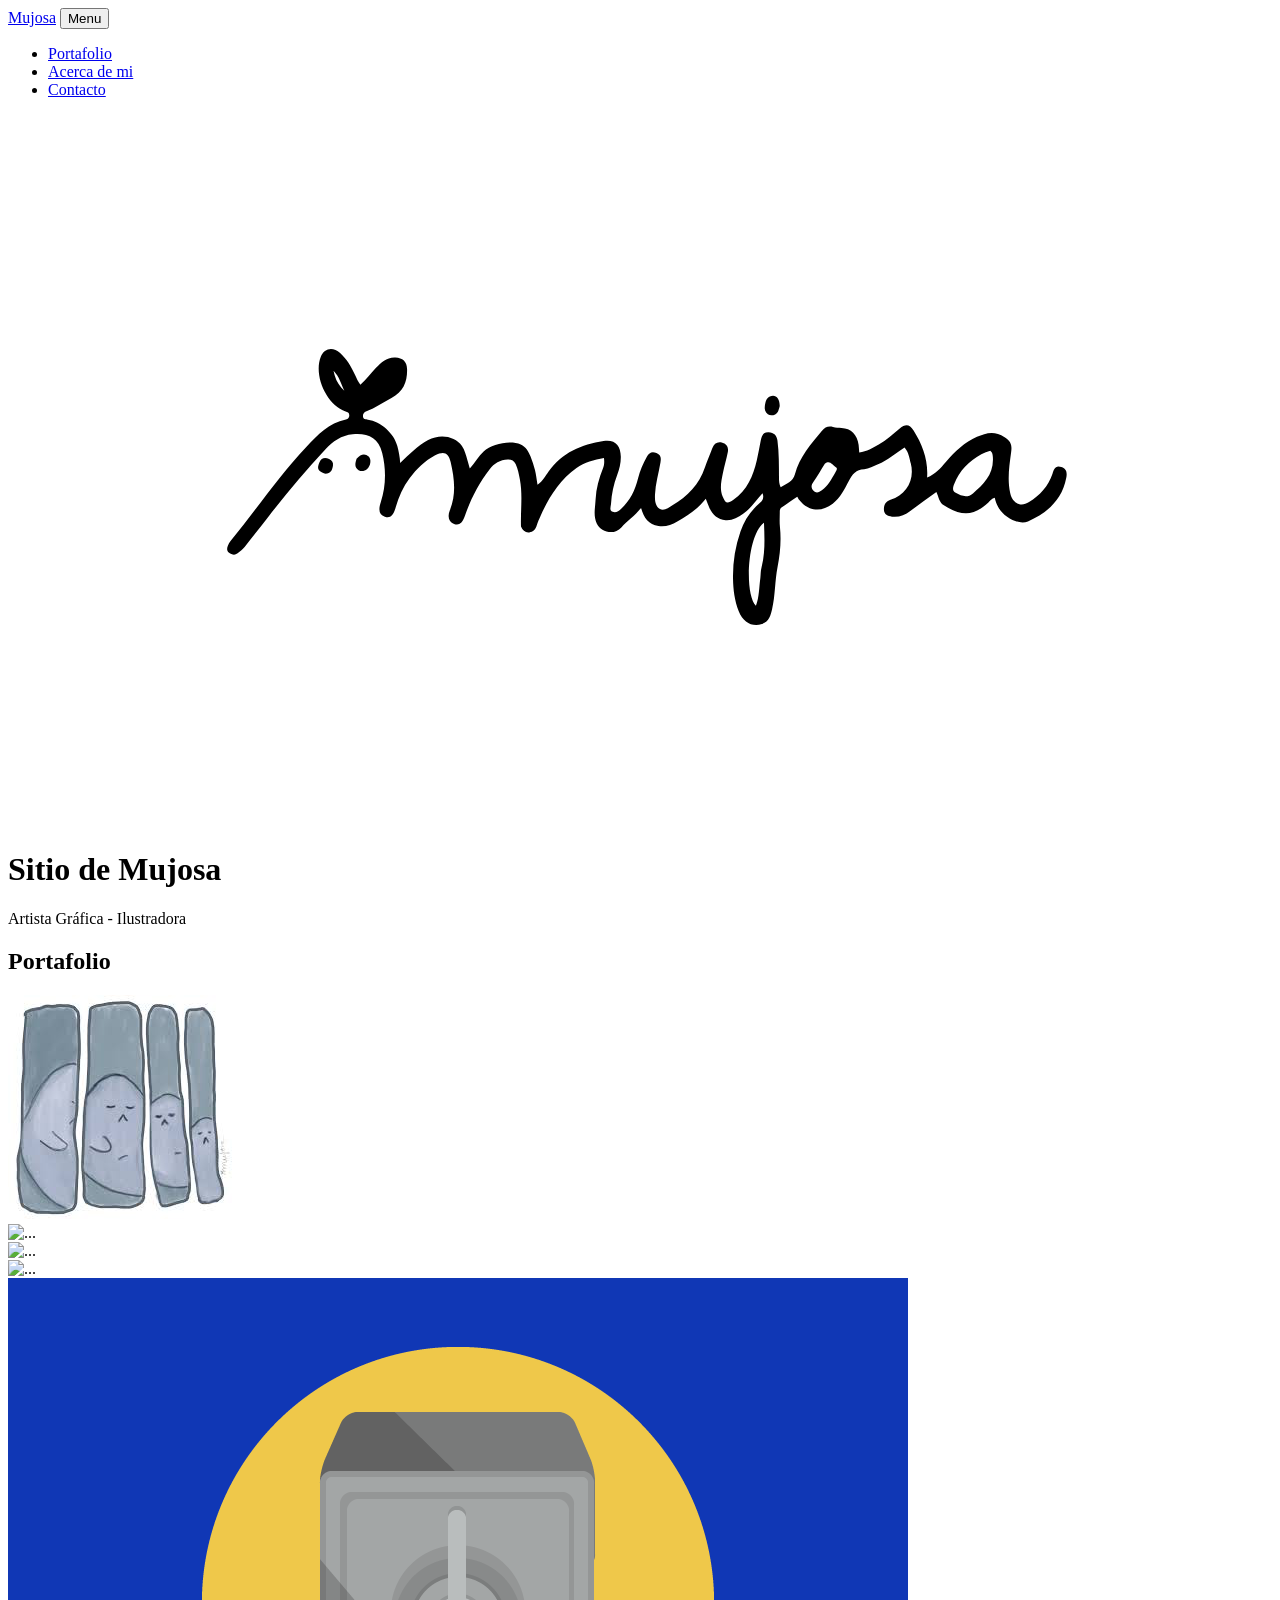
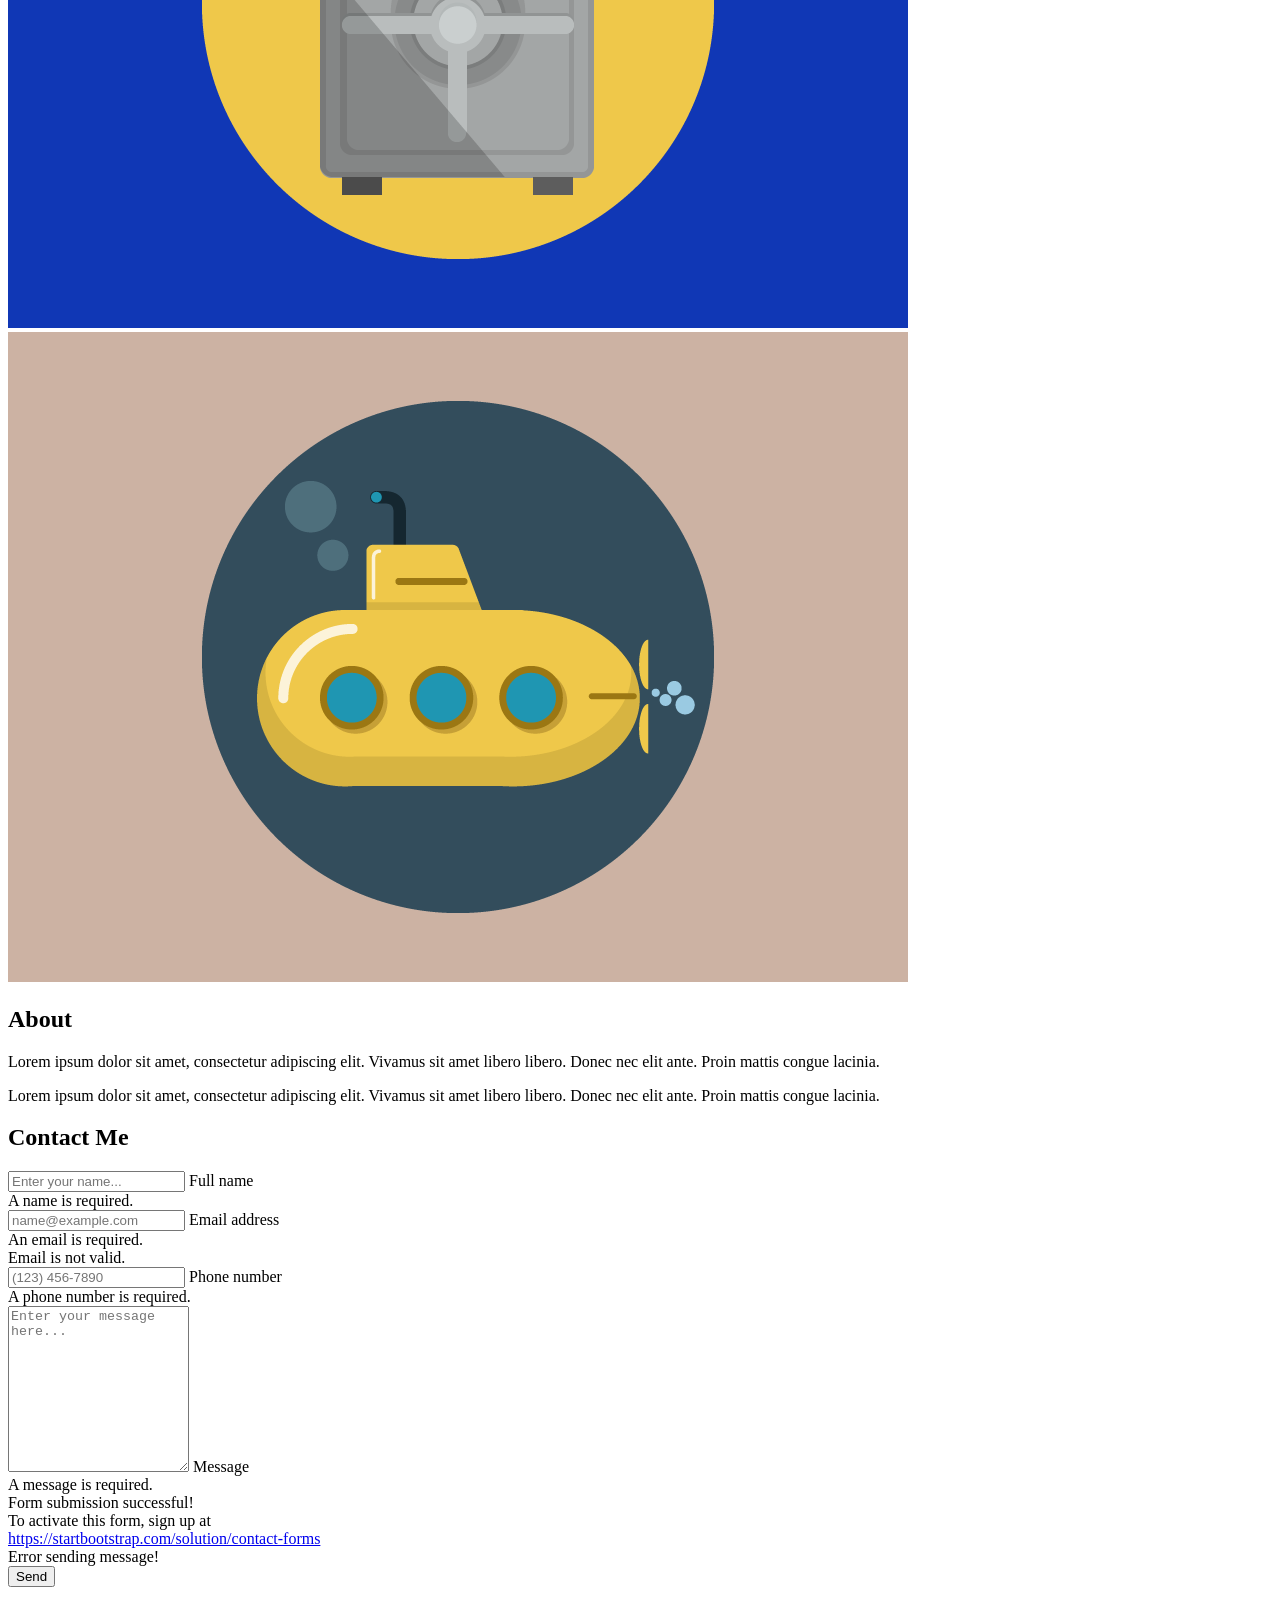
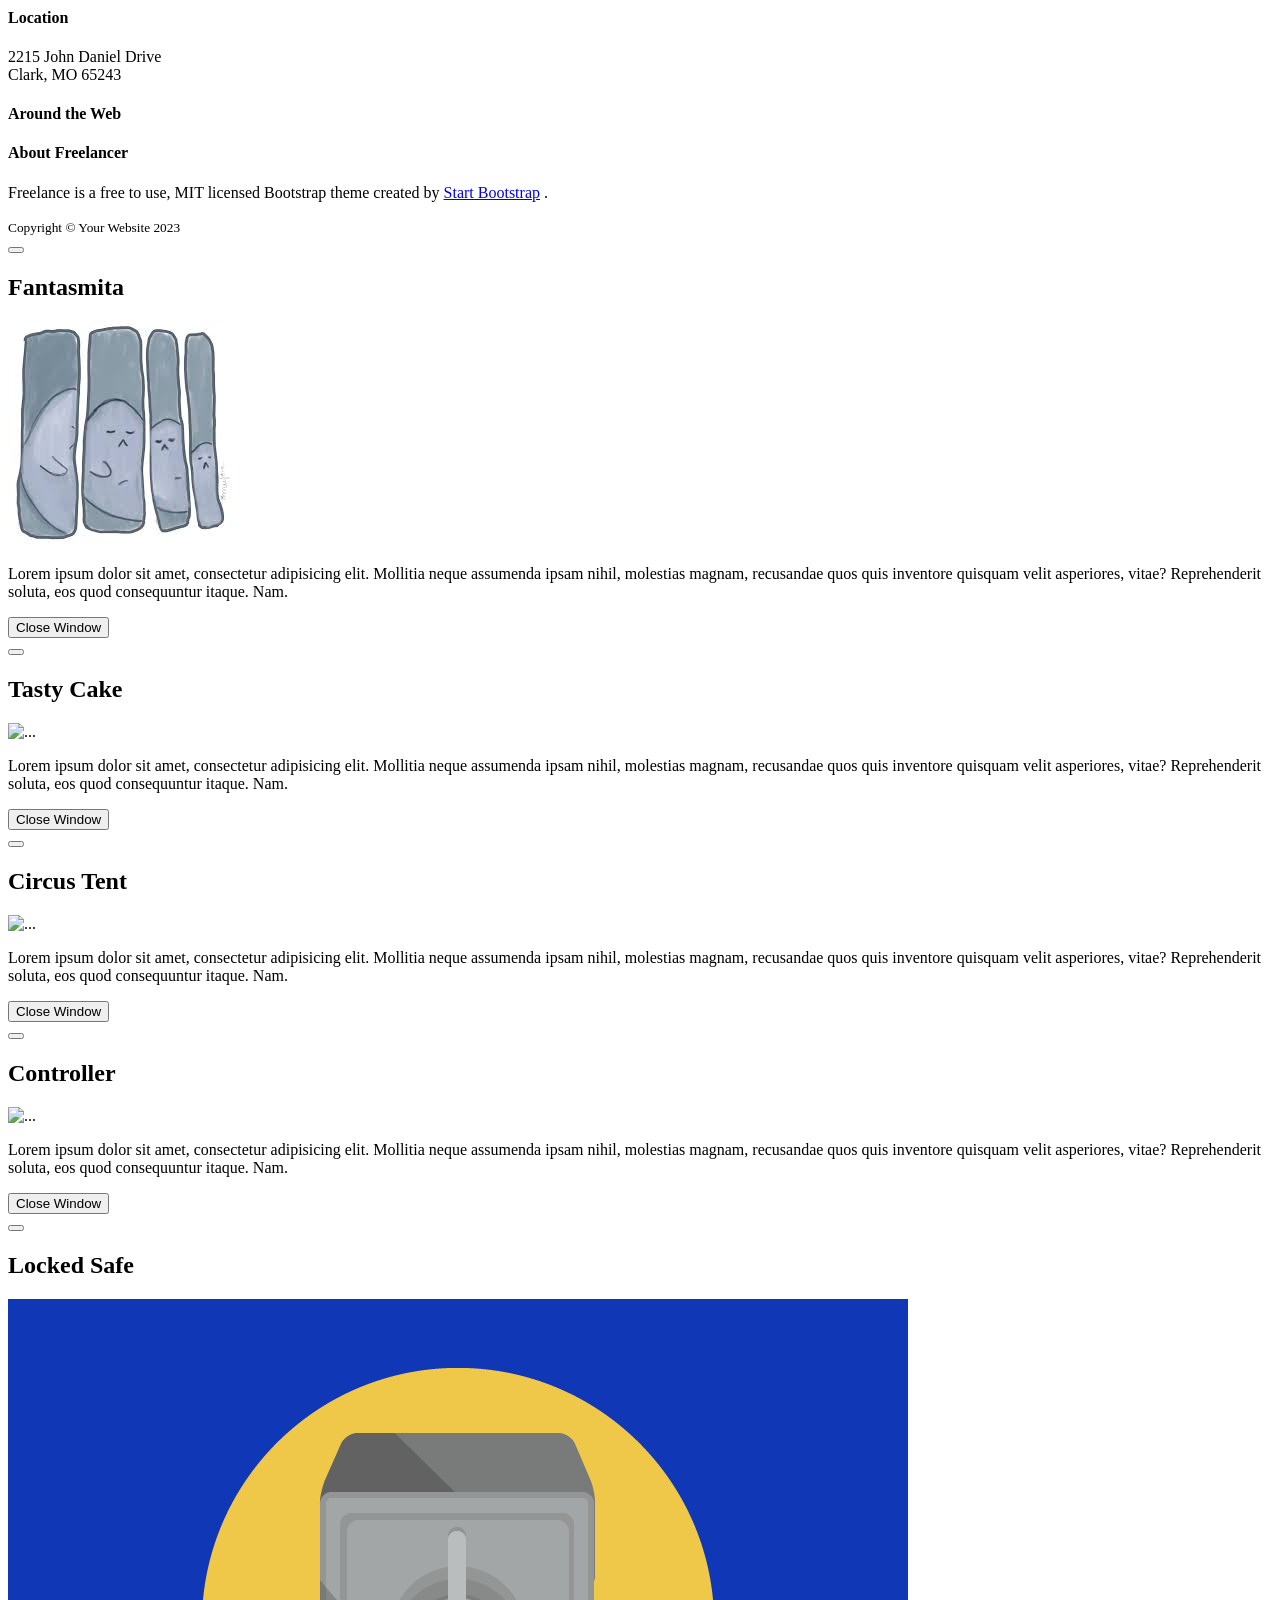
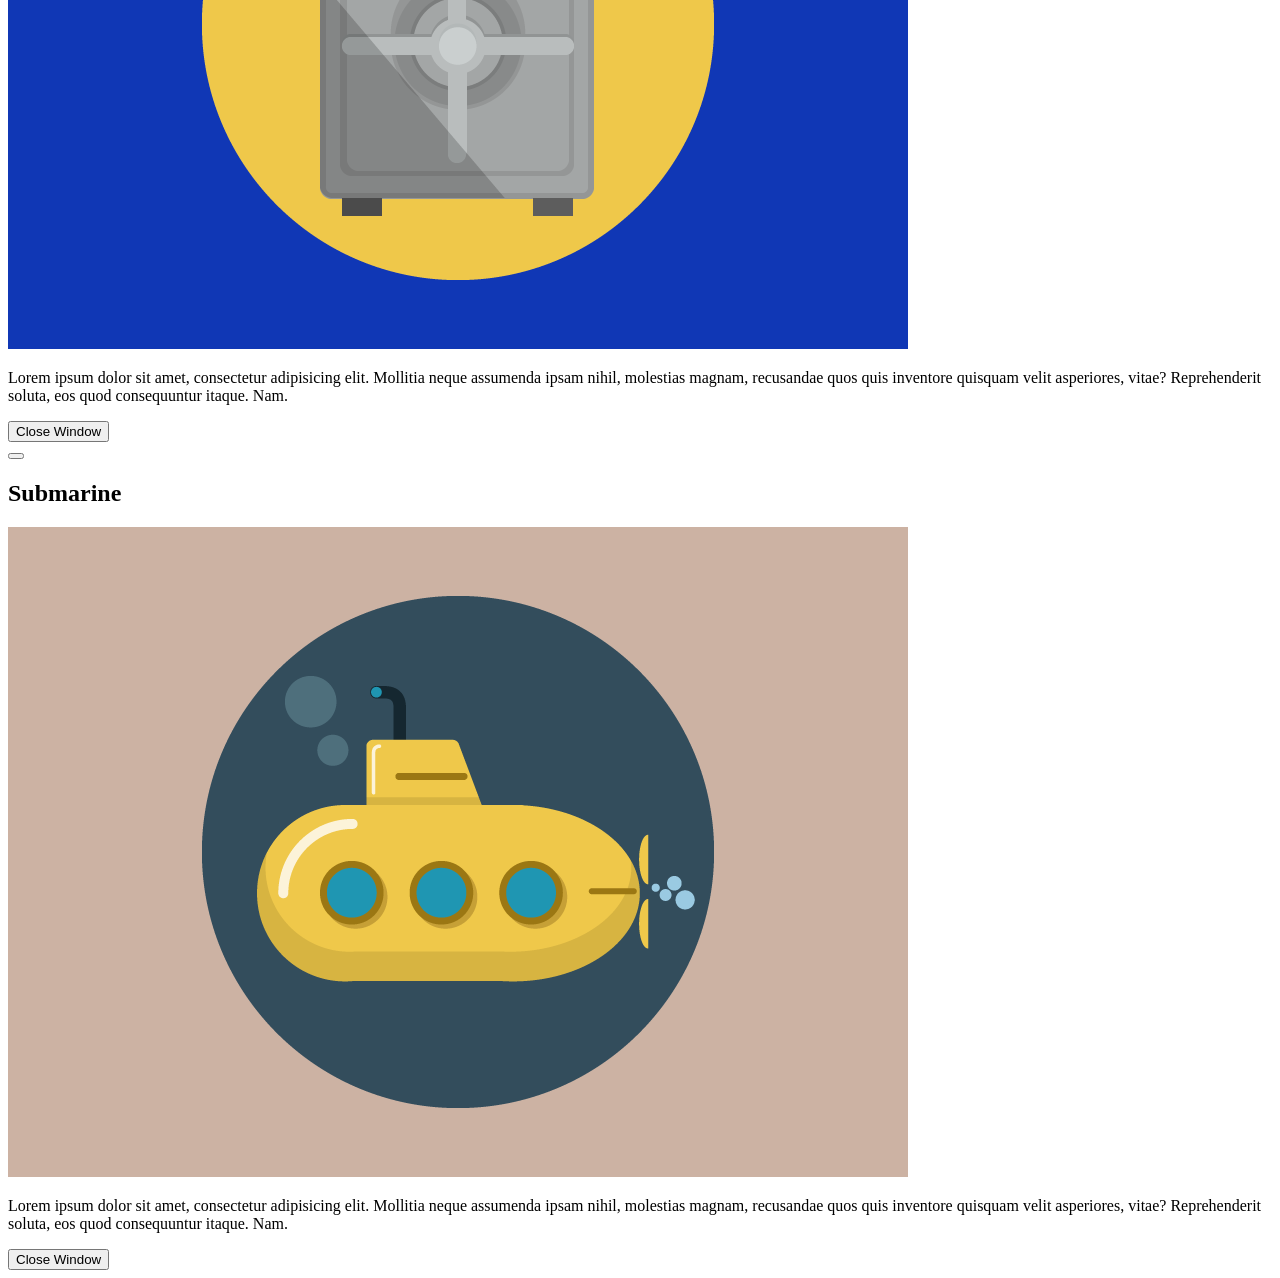
==== index.html @ 4941f488 "first commit" ====
<!DOCTYPE html>
<html lang="en">
    <head>
        <meta charset="utf-8" />
        <meta name="viewport" content="width=device-width, initial-scale=1, shrink-to-fit=no" />
        <meta name="description" content="" />
        <meta name="author" content="" />
        <title>Mujosa</title>
        <!-- Favicon-->
        <link rel="icon" type="image/x-icon" href="assets/favicon.ico" />
        <!-- Font Awesome icons (free version)-->
        <script src="https://use.fontawesome.com/releases/v6.3.0/js/all.js" crossorigin="anonymous"></script>
        <!-- Google fonts-->
        <link href="https://fonts.googleapis.com/css?family=Montserrat:400,700" rel="stylesheet" type="text/css" />
        <link href="https://fonts.googleapis.com/css?family=Lato:400,700,400italic,700italic" rel="stylesheet" type="text/css" />
        <!-- Core theme CSS (includes Bootstrap)-->
        <link href="css/styles.css" rel="stylesheet" />
    </head>
    <body id="page-top">
        <!-- Navigation-->
        <nav class="navbar navbar-expand-lg bg-secondary text-uppercase fixed-top" id="mainNav">
            <div class="container">
                <a class="navbar-brand" href="#page-top">Mujosa</a>
                <button class="navbar-toggler text-uppercase font-weight-bold bg-primary text-white rounded" type="button" data-bs-toggle="collapse" data-bs-target="#navbarResponsive" aria-controls="navbarResponsive" aria-expanded="false" aria-label="Toggle navigation">
                    Menu
                    <i class="fas fa-bars"></i>
                </button>
                <div class="collapse navbar-collapse" id="navbarResponsive">
                    <ul class="navbar-nav ms-auto">
                        <li class="nav-item mx-0 mx-lg-1"><a class="nav-link py-3 px-0 px-lg-3 rounded" href="#portfolio">Portafolio</a></li>
                        <li class="nav-item mx-0 mx-lg-1"><a class="nav-link py-3 px-0 px-lg-3 rounded" href="#about">Acerca de mi</a></li>
                        <li class="nav-item mx-0 mx-lg-1"><a class="nav-link py-3 px-0 px-lg-3 rounded" href="#contact">Contacto</a></li>
                    </ul>
                </div>
            </div>
        </nav>
        <!-- Masthead-->
        <header class="masthead bg-primary text-white text-center">
            <div class="container d-flex align-items-center flex-column">
                <!-- Masthead Avatar Image-->
                <img class="masthead-avatar mb-5" src="assets/img/logo.svg" alt="..." />
                <!-- Masthead Heading-->
                <h1 class="masthead-heading text-uppercase mb-0">Sitio de Mujosa</h1>
                <!-- Icon Divider-->
                <div class="divider-custom divider-light">
                    <div class="divider-custom-line"></div>
                    <div class="divider-custom-icon"><i class="fas fa-star"></i></div>
                    <div class="divider-custom-line"></div>
                </div>
                <!-- Masthead Subheading-->
                <p class="masthead-subheading font-weight-light mb-0">Artista Gráfica - Ilustradora</p>
            </div>
        </header>
        <!-- Portfolio Section-->
        <section class="page-section portfolio" id="portfolio">
            <div class="container">
                <!-- Portfolio Section Heading-->
                <h2 class="page-section-heading text-center text-uppercase text-secondary mb-0">Portafolio</h2>
                <!-- Icon Divider-->
                <div class="divider-custom">
                    <div class="divider-custom-line"></div>
                    <div class="divider-custom-icon"><i class="fas fa-star"></i></div>
                    <div class="divider-custom-line"></div>
                </div>
                <!-- Portfolio Grid Items-->
                <div class="row justify-content-center">
                    <!-- Portfolio Item 1-->
                    <div class="col-md-6 col-lg-4 mb-5">
                        <div class="portfolio-item mx-auto" data-bs-toggle="modal" data-bs-target="#portfolioModal1">
                            <div class="portfolio-item-caption d-flex align-items-center justify-content-center h-100 w-100">
                                <div class="portfolio-item-caption-content text-center text-white"><i class="fas fa-plus fa-3x"></i></div>
                            </div>
                            <img class="img-fluid" src="assets/img/portfolio/image.png" alt="..." />
                        </div>
                    </div>
                    <!-- Portfolio Item 2-->
                    <div class="col-md-6 col-lg-4 mb-5">
                        <div class="portfolio-item mx-auto" data-bs-toggle="modal" data-bs-target="#portfolioModal2">
                            <div class="portfolio-item-caption d-flex align-items-center justify-content-center h-100 w-100">
                                <div class="portfolio-item-caption-content text-center text-white"><i class="fas fa-plus fa-3x"></i></div>
                            </div>
                            <img class="img-fluid" src="assets/img/portfolio/cake.png" alt="..." />
                        </div>
                    </div>
                    <!-- Portfolio Item 3-->
                    <div class="col-md-6 col-lg-4 mb-5">
                        <div class="portfolio-item mx-auto" data-bs-toggle="modal" data-bs-target="#portfolioModal3">
                            <div class="portfolio-item-caption d-flex align-items-center justify-content-center h-100 w-100">
                                <div class="portfolio-item-caption-content text-center text-white"><i class="fas fa-plus fa-3x"></i></div>
                            </div>
                            <img class="img-fluid" src="assets/img/portfolio/circus.png" alt="..." />
                        </div>
                    </div>
                    <!-- Portfolio Item 4-->
                    <div class="col-md-6 col-lg-4 mb-5 mb-lg-0">
                        <div class="portfolio-item mx-auto" data-bs-toggle="modal" data-bs-target="#portfolioModal4">
                            <div class="portfolio-item-caption d-flex align-items-center justify-content-center h-100 w-100">
                                <div class="portfolio-item-caption-content text-center text-white"><i class="fas fa-plus fa-3x"></i></div>
                            </div>
                            <img class="img-fluid" src="assets/img/portfolio/game.png" alt="..." />
                        </div>
                    </div>
                    <!-- Portfolio Item 5-->
                    <div class="col-md-6 col-lg-4 mb-5 mb-md-0">
                        <div class="portfolio-item mx-auto" data-bs-toggle="modal" data-bs-target="#portfolioModal5">
                            <div class="portfolio-item-caption d-flex align-items-center justify-content-center h-100 w-100">
                                <div class="portfolio-item-caption-content text-center text-white"><i class="fas fa-plus fa-3x"></i></div>
                            </div>
                            <img class="img-fluid" src="assets/img/portfolio/safe.png" alt="..." />
                        </div>
                    </div>
                    <!-- Portfolio Item 6-->
                    <div class="col-md-6 col-lg-4">
                        <div class="portfolio-item mx-auto" data-bs-toggle="modal" data-bs-target="#portfolioModal6">
                            <div class="portfolio-item-caption d-flex align-items-center justify-content-center h-100 w-100">
                                <div class="portfolio-item-caption-content text-center text-white"><i class="fas fa-plus fa-3x"></i></div>
                            </div>
                            <img class="img-fluid" src="assets/img/portfolio/submarine.png" alt="..." />
                        </div>
                    </div>
                </div>
            </div>
        </section>
        <!-- About Section-->
        <section class="page-section bg-primary text-white mb-0" id="about">
            <div class="container">
                <!-- About Section Heading-->
                <h2 class="page-section-heading text-center text-uppercase text-white">About</h2>
                <!-- Icon Divider-->
                <div class="divider-custom divider-light">
                    <div class="divider-custom-line"></div>
                    <div class="divider-custom-icon"><i class="fas fa-star"></i></div>
                    <div class="divider-custom-line"></div>
                </div>
                <!-- About Section Content-->
                <div class="row">
                    <div class="col-lg-4 ms-auto"><p class="lead">Lorem ipsum dolor sit amet, consectetur adipiscing elit. Vivamus sit amet libero libero. Donec nec elit ante. Proin mattis congue lacinia. </p></div>
                    <div class="col-lg-4 me-auto"><p class="lead">Lorem ipsum dolor sit amet, consectetur adipiscing elit. Vivamus sit amet libero libero. Donec nec elit ante. Proin mattis congue lacinia. </p></div>
                </div>
                <!-- About Section Button-->
                
            </div>
        </section>
        <!-- Contact Section-->
        <section class="page-section" id="contact">
            <div class="container">
                <!-- Contact Section Heading-->
                <h2 class="page-section-heading text-center text-uppercase text-secondary mb-0">Contact Me</h2>
                <!-- Icon Divider-->
                <div class="divider-custom">
                    <div class="divider-custom-line"></div>
                    <div class="divider-custom-icon"><i class="fas fa-star"></i></div>
                    <div class="divider-custom-line"></div>
                </div>
                <!-- Contact Section Form-->
                <div class="row justify-content-center">
                    <div class="col-lg-8 col-xl-7">
                        <!-- * * * * * * * * * * * * * * *-->
                        <!-- * * SB Forms Contact Form * *-->
                        <!-- * * * * * * * * * * * * * * *-->
                        <!-- This form is pre-integrated with SB Forms.-->
                        <!-- To make this form functional, sign up at-->
                        <!-- https://startbootstrap.com/solution/contact-forms-->
                        <!-- to get an API token!-->
                        <form id="contactForm" data-sb-form-api-token="API_TOKEN">
                            <!-- Name input-->
                            <div class="form-floating mb-3">
                                <input class="form-control" id="name" type="text" placeholder="Enter your name..." data-sb-validations="required" />
                                <label for="name">Full name</label>
                                <div class="invalid-feedback" data-sb-feedback="name:required">A name is required.</div>
                            </div>
                            <!-- Email address input-->
                            <div class="form-floating mb-3">
                                <input class="form-control" id="email" type="email" placeholder="name@example.com" data-sb-validations="required,email" />
                                <label for="email">Email address</label>
                                <div class="invalid-feedback" data-sb-feedback="email:required">An email is required.</div>
                                <div class="invalid-feedback" data-sb-feedback="email:email">Email is not valid.</div>
                            </div>
                            <!-- Phone number input-->
                            <div class="form-floating mb-3">
                                <input class="form-control" id="phone" type="tel" placeholder="(123) 456-7890" data-sb-validations="required" />
                                <label for="phone">Phone number</label>
                                <div class="invalid-feedback" data-sb-feedback="phone:required">A phone number is required.</div>
                            </div>
                            <!-- Message input-->
                            <div class="form-floating mb-3">
                                <textarea class="form-control" id="message" type="text" placeholder="Enter your message here..." style="height: 10rem" data-sb-validations="required"></textarea>
                                <label for="message">Message</label>
                                <div class="invalid-feedback" data-sb-feedback="message:required">A message is required.</div>
                            </div>
                            <!-- Submit success message-->
                            <!---->
                            <!-- This is what your users will see when the form-->
                            <!-- has successfully submitted-->
                            <div class="d-none" id="submitSuccessMessage">
                                <div class="text-center mb-3">
                                    <div class="fw-bolder">Form submission successful!</div>
                                    To activate this form, sign up at
                                    <br />
                                    <a href="https://startbootstrap.com/solution/contact-forms">https://startbootstrap.com/solution/contact-forms</a>
                                </div>
                            </div>
                            <!-- Submit error message-->
                            <!---->
                            <!-- This is what your users will see when there is-->
                            <!-- an error submitting the form-->
                            <div class="d-none" id="submitErrorMessage"><div class="text-center text-danger mb-3">Error sending message!</div></div>
                            <!-- Submit Button-->
                            <button class="btn btn-primary btn-xl disabled" id="submitButton" type="submit">Send</button>
                        </form>
                    </div>
                </div>
            </div>
        </section>
        <!-- Footer-->
        <footer class="footer text-center">
            <div class="container">
                <div class="row">
                    <!-- Footer Location-->
                    <div class="col-lg-4 mb-5 mb-lg-0">
                        <h4 class="text-uppercase mb-4">Location</h4>
                        <p class="lead mb-0">
                            2215 John Daniel Drive
                            <br />
                            Clark, MO 65243
                        </p>
                    </div>
                    <!-- Footer Social Icons-->
                    <div class="col-lg-4 mb-5 mb-lg-0">
                        <h4 class="text-uppercase mb-4">Around the Web</h4>
                        <a class="btn btn-outline-light btn-social mx-1" href="#!"><i class="fab fa-fw fa-facebook-f"></i></a>
                        <a class="btn btn-outline-light btn-social mx-1" href="#!"><i class="fab fa-fw fa-twitter"></i></a>
                        <a class="btn btn-outline-light btn-social mx-1" href="#!"><i class="fab fa-fw fa-linkedin-in"></i></a>
                        <a class="btn btn-outline-light btn-social mx-1" href="#!"><i class="fab fa-fw fa-dribbble"></i></a>
                    </div>
                    <!-- Footer About Text-->
                    <div class="col-lg-4">
                        <h4 class="text-uppercase mb-4">About Freelancer</h4>
                        <p class="lead mb-0">
                            Freelance is a free to use, MIT licensed Bootstrap theme created by
                            <a href="http://startbootstrap.com">Start Bootstrap</a>
                            .
                        </p>
                    </div>
                </div>
            </div>
        </footer>
        <!-- Copyright Section-->
        <div class="copyright py-4 text-center text-white">
            <div class="container"><small>Copyright &copy; Your Website 2023</small></div>
        </div>
        <!-- Portfolio Modals-->
        <!-- Portfolio Modal 1-->
        <div class="portfolio-modal modal fade" id="portfolioModal1" tabindex="-1" aria-labelledby="portfolioModal1" aria-hidden="true">
            <div class="modal-dialog modal-xl">
                <div class="modal-content">
                    <div class="modal-header border-0"><button class="btn-close" type="button" data-bs-dismiss="modal" aria-label="Close"></button></div>
                    <div class="modal-body text-center pb-5">
                        <div class="container">
                            <div class="row justify-content-center">
                                <div class="col-lg-8">
                                    <!-- Portfolio Modal - Title-->
                                    <h2 class="portfolio-modal-title text-secondary text-uppercase mb-0">Fantasmita</h2>
                                    <!-- Icon Divider-->
                                    <div class="divider-custom">
                                        <div class="divider-custom-line"></div>
                                        <div class="divider-custom-icon"><i class="fas fa-star"></i></div>
                                        <div class="divider-custom-line"></div>
                                    </div>
                                    <!-- Portfolio Modal - Image-->
                                    <img class="img-fluid rounded mb-5" src="assets/img/portfolio/image.png" alt="..." />
                                    <!-- Portfolio Modal - Text-->
                                    <p class="mb-4">Lorem ipsum dolor sit amet, consectetur adipisicing elit. Mollitia neque assumenda ipsam nihil, molestias magnam, recusandae quos quis inventore quisquam velit asperiores, vitae? Reprehenderit soluta, eos quod consequuntur itaque. Nam.</p>
                                    <button class="btn btn-primary" data-bs-dismiss="modal">
                                        <i class="fas fa-xmark fa-fw"></i>
                                        Close Window
                                    </button>
                                </div>
                            </div>
                        </div>
                    </div>
                </div>
            </div>
        </div>
        <!-- Portfolio Modal 2-->
        <div class="portfolio-modal modal fade" id="portfolioModal2" tabindex="-1" aria-labelledby="portfolioModal2" aria-hidden="true">
            <div class="modal-dialog modal-xl">
                <div class="modal-content">
                    <div class="modal-header border-0"><button class="btn-close" type="button" data-bs-dismiss="modal" aria-label="Close"></button></div>
                    <div class="modal-body text-center pb-5">
                        <div class="container">
                            <div class="row justify-content-center">
                                <div class="col-lg-8">
                                    <!-- Portfolio Modal - Title-->
                                    <h2 class="portfolio-modal-title text-secondary text-uppercase mb-0">Tasty Cake</h2>
                                    <!-- Icon Divider-->
                                    <div class="divider-custom">
                                        <div class="divider-custom-line"></div>
                                        <div class="divider-custom-icon"><i class="fas fa-star"></i></div>
                                        <div class="divider-custom-line"></div>
                                    </div>
                                    <!-- Portfolio Modal - Image-->
                                    <img class="img-fluid rounded mb-5" src="assets/img/portfolio/cake.png" alt="..." />
                                    <!-- Portfolio Modal - Text-->
                                    <p class="mb-4">Lorem ipsum dolor sit amet, consectetur adipisicing elit. Mollitia neque assumenda ipsam nihil, molestias magnam, recusandae quos quis inventore quisquam velit asperiores, vitae? Reprehenderit soluta, eos quod consequuntur itaque. Nam.</p>
                                    <button class="btn btn-primary" data-bs-dismiss="modal">
                                        <i class="fas fa-xmark fa-fw"></i>
                                        Close Window
                                    </button>
                                </div>
                            </div>
                        </div>
                    </div>
                </div>
            </div>
        </div>
        <!-- Portfolio Modal 3-->
        <div class="portfolio-modal modal fade" id="portfolioModal3" tabindex="-1" aria-labelledby="portfolioModal3" aria-hidden="true">
            <div class="modal-dialog modal-xl">
                <div class="modal-content">
                    <div class="modal-header border-0"><button class="btn-close" type="button" data-bs-dismiss="modal" aria-label="Close"></button></div>
                    <div class="modal-body text-center pb-5">
                        <div class="container">
                            <div class="row justify-content-center">
                                <div class="col-lg-8">
                                    <!-- Portfolio Modal - Title-->
                                    <h2 class="portfolio-modal-title text-secondary text-uppercase mb-0">Circus Tent</h2>
                                    <!-- Icon Divider-->
                                    <div class="divider-custom">
                                        <div class="divider-custom-line"></div>
                                        <div class="divider-custom-icon"><i class="fas fa-star"></i></div>
                                        <div class="divider-custom-line"></div>
                                    </div>
                                    <!-- Portfolio Modal - Image-->
                                    <img class="img-fluid rounded mb-5" src="assets/img/portfolio/circus.png" alt="..." />
                                    <!-- Portfolio Modal - Text-->
                                    <p class="mb-4">Lorem ipsum dolor sit amet, consectetur adipisicing elit. Mollitia neque assumenda ipsam nihil, molestias magnam, recusandae quos quis inventore quisquam velit asperiores, vitae? Reprehenderit soluta, eos quod consequuntur itaque. Nam.</p>
                                    <button class="btn btn-primary" data-bs-dismiss="modal">
                                        <i class="fas fa-xmark fa-fw"></i>
                                        Close Window
                                    </button>
                                </div>
                            </div>
                        </div>
                    </div>
                </div>
            </div>
        </div>
        <!-- Portfolio Modal 4-->
        <div class="portfolio-modal modal fade" id="portfolioModal4" tabindex="-1" aria-labelledby="portfolioModal4" aria-hidden="true">
            <div class="modal-dialog modal-xl">
                <div class="modal-content">
                    <div class="modal-header border-0"><button class="btn-close" type="button" data-bs-dismiss="modal" aria-label="Close"></button></div>
                    <div class="modal-body text-center pb-5">
                        <div class="container">
                            <div class="row justify-content-center">
                                <div class="col-lg-8">
                                    <!-- Portfolio Modal - Title-->
                                    <h2 class="portfolio-modal-title text-secondary text-uppercase mb-0">Controller</h2>
                                    <!-- Icon Divider-->
                                    <div class="divider-custom">
                                        <div class="divider-custom-line"></div>
                                        <div class="divider-custom-icon"><i class="fas fa-star"></i></div>
                                        <div class="divider-custom-line"></div>
                                    </div>
                                    <!-- Portfolio Modal - Image-->
                                    <img class="img-fluid rounded mb-5" src="assets/img/portfolio/game.png" alt="..." />
                                    <!-- Portfolio Modal - Text-->
                                    <p class="mb-4">Lorem ipsum dolor sit amet, consectetur adipisicing elit. Mollitia neque assumenda ipsam nihil, molestias magnam, recusandae quos quis inventore quisquam velit asperiores, vitae? Reprehenderit soluta, eos quod consequuntur itaque. Nam.</p>
                                    <button class="btn btn-primary" data-bs-dismiss="modal">
                                        <i class="fas fa-xmark fa-fw"></i>
                                        Close Window
                                    </button>
                                </div>
                            </div>
                        </div>
                    </div>
                </div>
            </div>
        </div>
        <!-- Portfolio Modal 5-->
        <div class="portfolio-modal modal fade" id="portfolioModal5" tabindex="-1" aria-labelledby="portfolioModal5" aria-hidden="true">
            <div class="modal-dialog modal-xl">
                <div class="modal-content">
                    <div class="modal-header border-0"><button class="btn-close" type="button" data-bs-dismiss="modal" aria-label="Close"></button></div>
                    <div class="modal-body text-center pb-5">
                        <div class="container">
                            <div class="row justify-content-center">
                                <div class="col-lg-8">
                                    <!-- Portfolio Modal - Title-->
                                    <h2 class="portfolio-modal-title text-secondary text-uppercase mb-0">Locked Safe</h2>
                                    <!-- Icon Divider-->
                                    <div class="divider-custom">
                                        <div class="divider-custom-line"></div>
                                        <div class="divider-custom-icon"><i class="fas fa-star"></i></div>
                                        <div class="divider-custom-line"></div>
                                    </div>
                                    <!-- Portfolio Modal - Image-->
                                    <img class="img-fluid rounded mb-5" src="assets/img/portfolio/safe.png" alt="..." />
                                    <!-- Portfolio Modal - Text-->
                                    <p class="mb-4">Lorem ipsum dolor sit amet, consectetur adipisicing elit. Mollitia neque assumenda ipsam nihil, molestias magnam, recusandae quos quis inventore quisquam velit asperiores, vitae? Reprehenderit soluta, eos quod consequuntur itaque. Nam.</p>
                                    <button class="btn btn-primary" data-bs-dismiss="modal">
                                        <i class="fas fa-xmark fa-fw"></i>
                                        Close Window
                                    </button>
                                </div>
                            </div>
                        </div>
                    </div>
                </div>
            </div>
        </div>
        <!-- Portfolio Modal 6-->
        <div class="portfolio-modal modal fade" id="portfolioModal6" tabindex="-1" aria-labelledby="portfolioModal6" aria-hidden="true">
            <div class="modal-dialog modal-xl">
                <div class="modal-content">
                    <div class="modal-header border-0"><button class="btn-close" type="button" data-bs-dismiss="modal" aria-label="Close"></button></div>
                    <div class="modal-body text-center pb-5">
                        <div class="container">
                            <div class="row justify-content-center">
                                <div class="col-lg-8">
                                    <!-- Portfolio Modal - Title-->
                                    <h2 class="portfolio-modal-title text-secondary text-uppercase mb-0">Submarine</h2>
                                    <!-- Icon Divider-->
                                    <div class="divider-custom">
                                        <div class="divider-custom-line"></div>
                                        <div class="divider-custom-icon"><i class="fas fa-star"></i></div>
                                        <div class="divider-custom-line"></div>
                                    </div>
                                    <!-- Portfolio Modal - Image-->
                                    <img class="img-fluid rounded mb-5" src="assets/img/portfolio/submarine.png" alt="..." />
                                    <!-- Portfolio Modal - Text-->
                                    <p class="mb-4">Lorem ipsum dolor sit amet, consectetur adipisicing elit. Mollitia neque assumenda ipsam nihil, molestias magnam, recusandae quos quis inventore quisquam velit asperiores, vitae? Reprehenderit soluta, eos quod consequuntur itaque. Nam.</p>
                                    <button class="btn btn-primary" data-bs-dismiss="modal">
                                        <i class="fas fa-xmark fa-fw"></i>
                                        Close Window
                                    </button>
                                </div>
                            </div>
                        </div>
                    </div>
                </div>
            </div>
        </div>
        <!-- Bootstrap core JS-->
        <script src="https://cdn.jsdelivr.net/npm/bootstrap@5.2.3/dist/js/bootstrap.bundle.min.js"></script>
        <!-- Core theme JS-->
        <script src="js/scripts.js"></script>
        <!-- * * * * * * * * * * * * * * * * * * * * * * * * * * * * * * * * * * * * * * * *-->
        <!-- * *                               SB Forms JS                               * *-->
        <!-- * * Activate your form at https://startbootstrap.com/solution/contact-forms * *-->
        <!-- * * * * * * * * * * * * * * * * * * * * * * * * * * * * * * * * * * * * * * * *-->
        <script src="https://cdn.startbootstrap.com/sb-forms-latest.js"></script>
    </body>
</html>
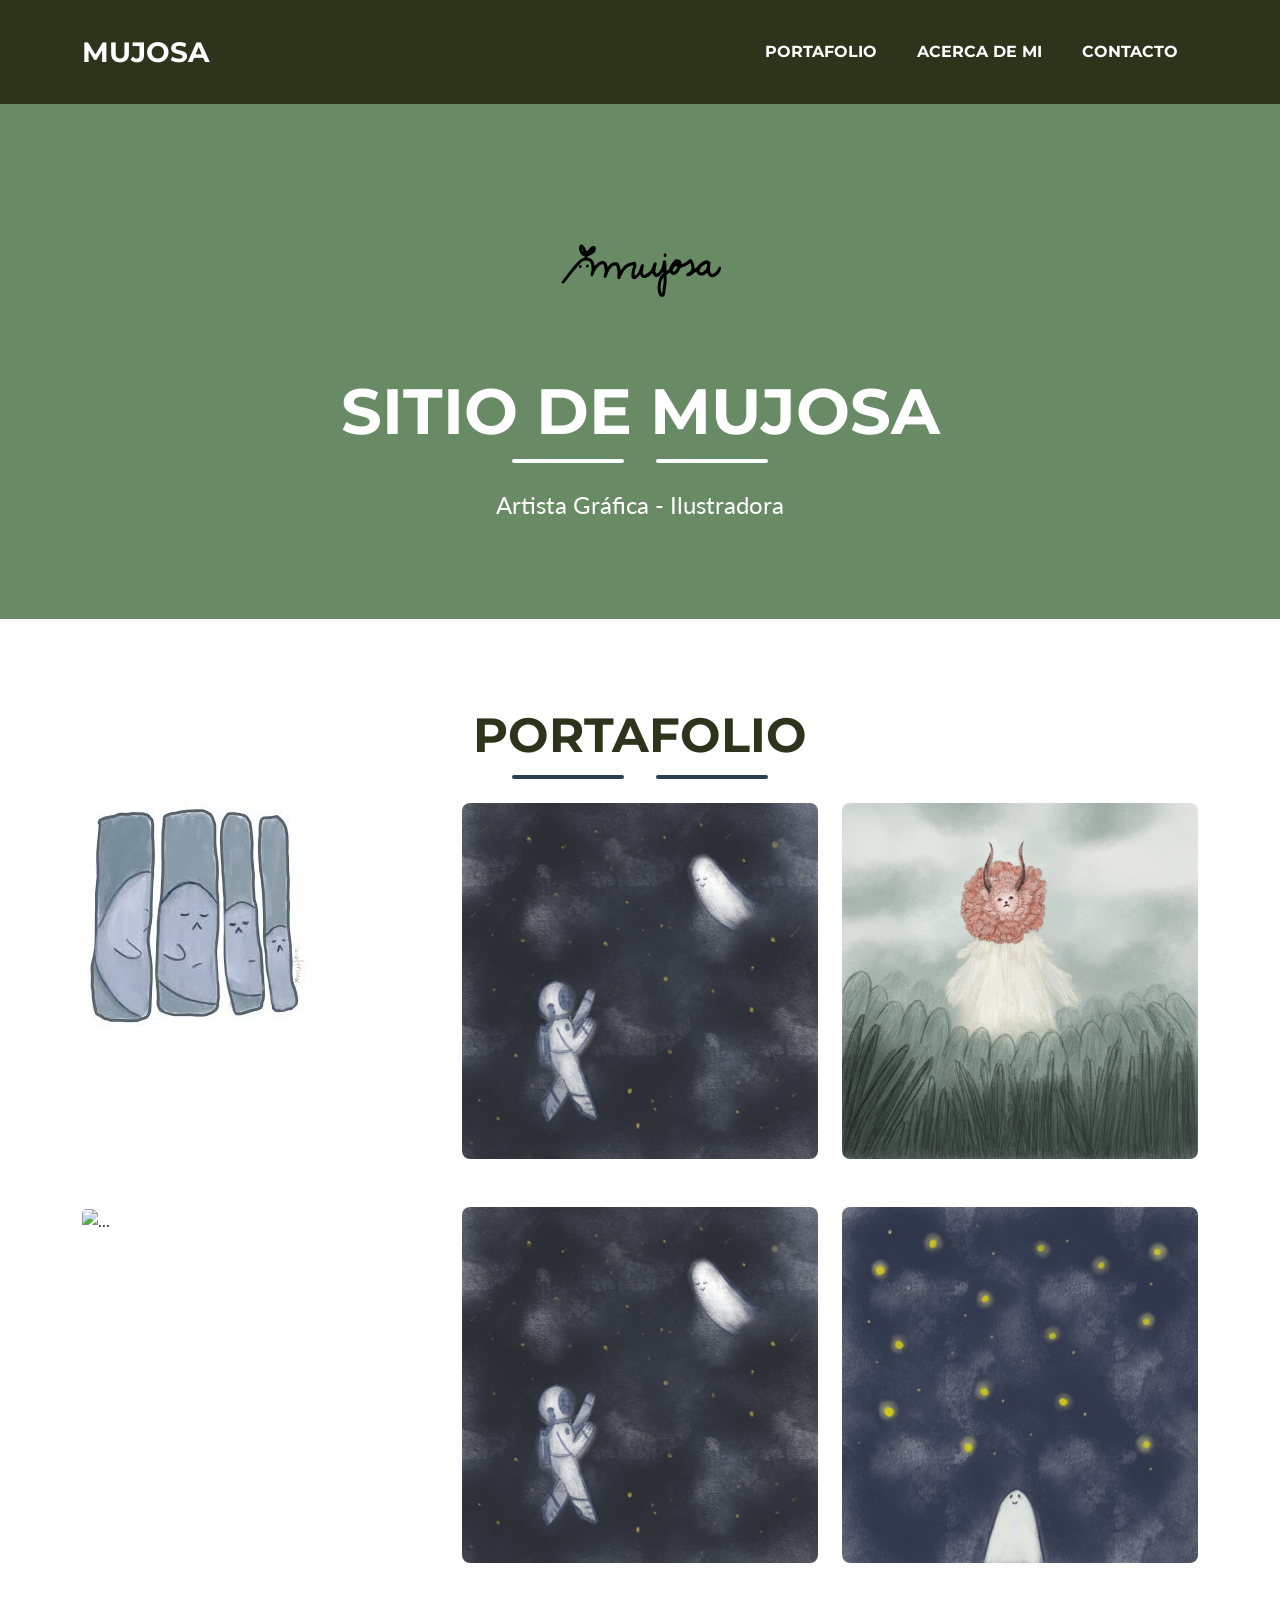
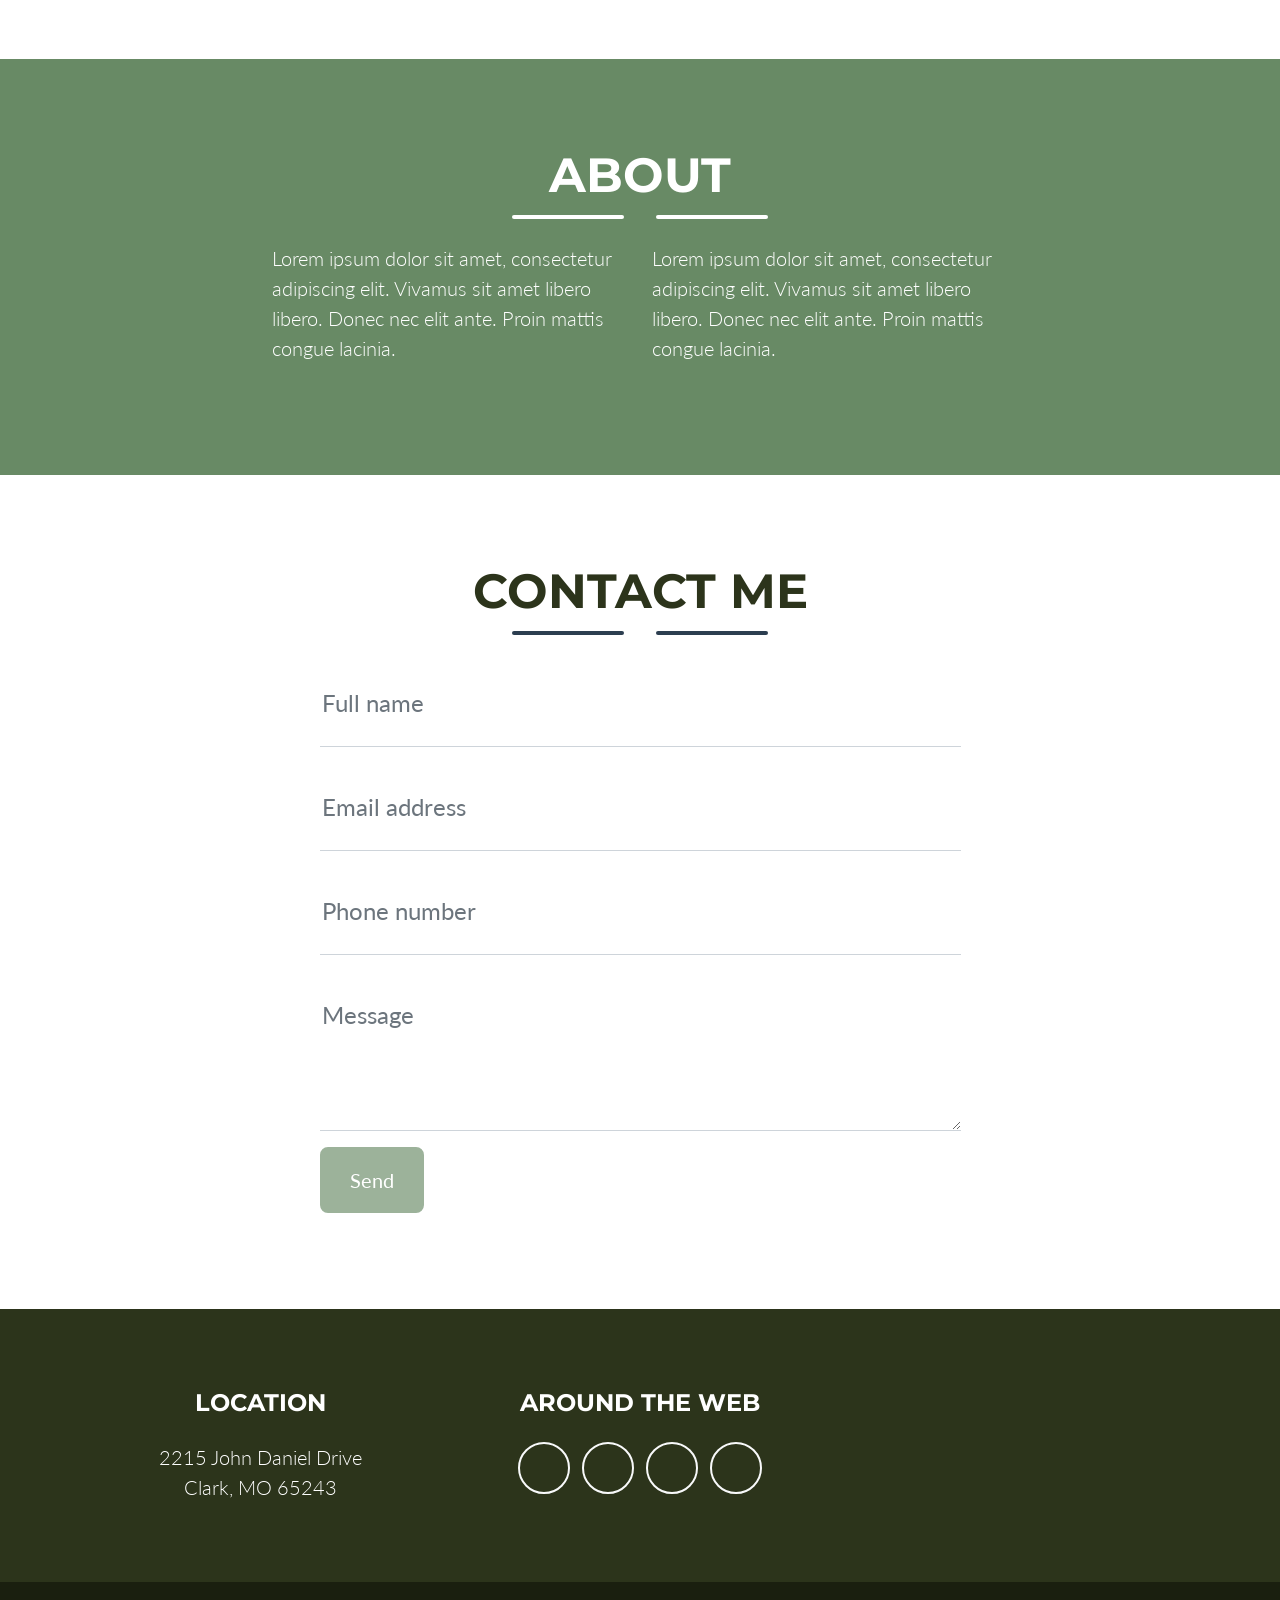
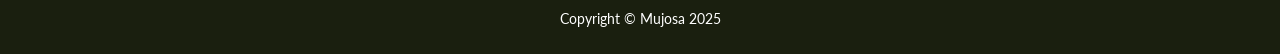
==== commit fe3a9162: "actulizacion imagenes, paleta de colores" ====
--- a/index.html
+++ b/index.html
@@ -79,7 +79,7 @@
                             <div class="portfolio-item-caption d-flex align-items-center justify-content-center h-100 w-100">
                                 <div class="portfolio-item-caption-content text-center text-white"><i class="fas fa-plus fa-3x"></i></div>
                             </div>
-                            <img class="img-fluid" src="assets/img/portfolio/cake.png" alt="..." />
+                            <img class="img-fluid" src="assets/img/portfolio/img1.png" alt="..." />
                         </div>
                     </div>
                     <!-- Portfolio Item 3-->
@@ -88,7 +88,7 @@
                             <div class="portfolio-item-caption d-flex align-items-center justify-content-center h-100 w-100">
                                 <div class="portfolio-item-caption-content text-center text-white"><i class="fas fa-plus fa-3x"></i></div>
                             </div>
-                            <img class="img-fluid" src="assets/img/portfolio/circus.png" alt="..." />
+                            <img class="img-fluid" src="assets/img/portfolio/img2.png" alt="..." />
                         </div>
                     </div>
                     <!-- Portfolio Item 4-->
@@ -97,7 +97,7 @@
                             <div class="portfolio-item-caption d-flex align-items-center justify-content-center h-100 w-100">
                                 <div class="portfolio-item-caption-content text-center text-white"><i class="fas fa-plus fa-3x"></i></div>
                             </div>
-                            <img class="img-fluid" src="assets/img/portfolio/game.png" alt="..." />
+                            <img class="img-fluid" src="assets/img/portfolio/img3.png" alt="..." />
                         </div>
                     </div>
                     <!-- Portfolio Item 5-->
@@ -106,7 +106,7 @@
                             <div class="portfolio-item-caption d-flex align-items-center justify-content-center h-100 w-100">
                                 <div class="portfolio-item-caption-content text-center text-white"><i class="fas fa-plus fa-3x"></i></div>
                             </div>
-                            <img class="img-fluid" src="assets/img/portfolio/safe.png" alt="..." />
+                            <img class="img-fluid" src="assets/img/portfolio/img4.jpg" alt="..." />
                         </div>
                     </div>
                     <!-- Portfolio Item 6-->
@@ -115,7 +115,7 @@
                             <div class="portfolio-item-caption d-flex align-items-center justify-content-center h-100 w-100">
                                 <div class="portfolio-item-caption-content text-center text-white"><i class="fas fa-plus fa-3x"></i></div>
                             </div>
-                            <img class="img-fluid" src="assets/img/portfolio/submarine.png" alt="..." />
+                            <img class="img-fluid" src="assets/img/portfolio/img5.jpg" alt="..." />
                         </div>
                     </div>
                 </div>
@@ -233,21 +233,13 @@
                         <a class="btn btn-outline-light btn-social mx-1" href="#!"><i class="fab fa-fw fa-linkedin-in"></i></a>
                         <a class="btn btn-outline-light btn-social mx-1" href="#!"><i class="fab fa-fw fa-dribbble"></i></a>
                     </div>
-                    <!-- Footer About Text-->
-                    <div class="col-lg-4">
-                        <h4 class="text-uppercase mb-4">About Freelancer</h4>
-                        <p class="lead mb-0">
-                            Freelance is a free to use, MIT licensed Bootstrap theme created by
-                            <a href="http://startbootstrap.com">Start Bootstrap</a>
-                            .
-                        </p>
-                    </div>
+                    
                 </div>
             </div>
         </footer>
         <!-- Copyright Section-->
         <div class="copyright py-4 text-center text-white">
-            <div class="container"><small>Copyright &copy; Your Website 2023</small></div>
+            <div class="container"><small>Copyright &copy; Mujosa 2025</small></div>
         </div>
         <!-- Portfolio Modals-->
         <!-- Portfolio Modal 1-->
@@ -300,7 +292,7 @@
                                         <div class="divider-custom-line"></div>
                                     </div>
                                     <!-- Portfolio Modal - Image-->
-                                    <img class="img-fluid rounded mb-5" src="assets/img/portfolio/cake.png" alt="..." />
+                                    <img class="img-fluid rounded mb-5" src="assets/img/portfolio/img1.png" alt="..." />
                                     <!-- Portfolio Modal - Text-->
                                     <p class="mb-4">Lorem ipsum dolor sit amet, consectetur adipisicing elit. Mollitia neque assumenda ipsam nihil, molestias magnam, recusandae quos quis inventore quisquam velit asperiores, vitae? Reprehenderit soluta, eos quod consequuntur itaque. Nam.</p>
                                     <button class="btn btn-primary" data-bs-dismiss="modal">
@@ -332,7 +324,7 @@
                                         <div class="divider-custom-line"></div>
                                     </div>
                                     <!-- Portfolio Modal - Image-->
-                                    <img class="img-fluid rounded mb-5" src="assets/img/portfolio/circus.png" alt="..." />
+                                    <img class="img-fluid rounded mb-5" src="assets/img/portfolio/img2.png" alt="..." />
                                     <!-- Portfolio Modal - Text-->
                                     <p class="mb-4">Lorem ipsum dolor sit amet, consectetur adipisicing elit. Mollitia neque assumenda ipsam nihil, molestias magnam, recusandae quos quis inventore quisquam velit asperiores, vitae? Reprehenderit soluta, eos quod consequuntur itaque. Nam.</p>
                                     <button class="btn btn-primary" data-bs-dismiss="modal">
@@ -364,7 +356,7 @@
                                         <div class="divider-custom-line"></div>
                                     </div>
                                     <!-- Portfolio Modal - Image-->
-                                    <img class="img-fluid rounded mb-5" src="assets/img/portfolio/game.png" alt="..." />
+                                    <img class="img-fluid rounded mb-5" src="assets/img/portfolio/img3.png" alt="..." />
                                     <!-- Portfolio Modal - Text-->
                                     <p class="mb-4">Lorem ipsum dolor sit amet, consectetur adipisicing elit. Mollitia neque assumenda ipsam nihil, molestias magnam, recusandae quos quis inventore quisquam velit asperiores, vitae? Reprehenderit soluta, eos quod consequuntur itaque. Nam.</p>
                                     <button class="btn btn-primary" data-bs-dismiss="modal">
@@ -396,7 +388,7 @@
                                         <div class="divider-custom-line"></div>
                                     </div>
                                     <!-- Portfolio Modal - Image-->
-                                    <img class="img-fluid rounded mb-5" src="assets/img/portfolio/safe.png" alt="..." />
+                                    <img class="img-fluid rounded mb-5" src="assets/img/portfolio/img4.jpg" alt="..." />
                                     <!-- Portfolio Modal - Text-->
                                     <p class="mb-4">Lorem ipsum dolor sit amet, consectetur adipisicing elit. Mollitia neque assumenda ipsam nihil, molestias magnam, recusandae quos quis inventore quisquam velit asperiores, vitae? Reprehenderit soluta, eos quod consequuntur itaque. Nam.</p>
                                     <button class="btn btn-primary" data-bs-dismiss="modal">
@@ -428,7 +420,7 @@
                                         <div class="divider-custom-line"></div>
                                     </div>
                                     <!-- Portfolio Modal - Image-->
-                                    <img class="img-fluid rounded mb-5" src="assets/img/portfolio/submarine.png" alt="..." />
+                                    <img class="img-fluid rounded mb-5" src="assets/img/portfolio/img5.jpg" alt="..." />
                                     <!-- Portfolio Modal - Text-->
                                     <p class="mb-4">Lorem ipsum dolor sit amet, consectetur adipisicing elit. Mollitia neque assumenda ipsam nihil, molestias magnam, recusandae quos quis inventore quisquam velit asperiores, vitae? Reprehenderit soluta, eos quod consequuntur itaque. Nam.</p>
                                     <button class="btn btn-primary" data-bs-dismiss="modal">
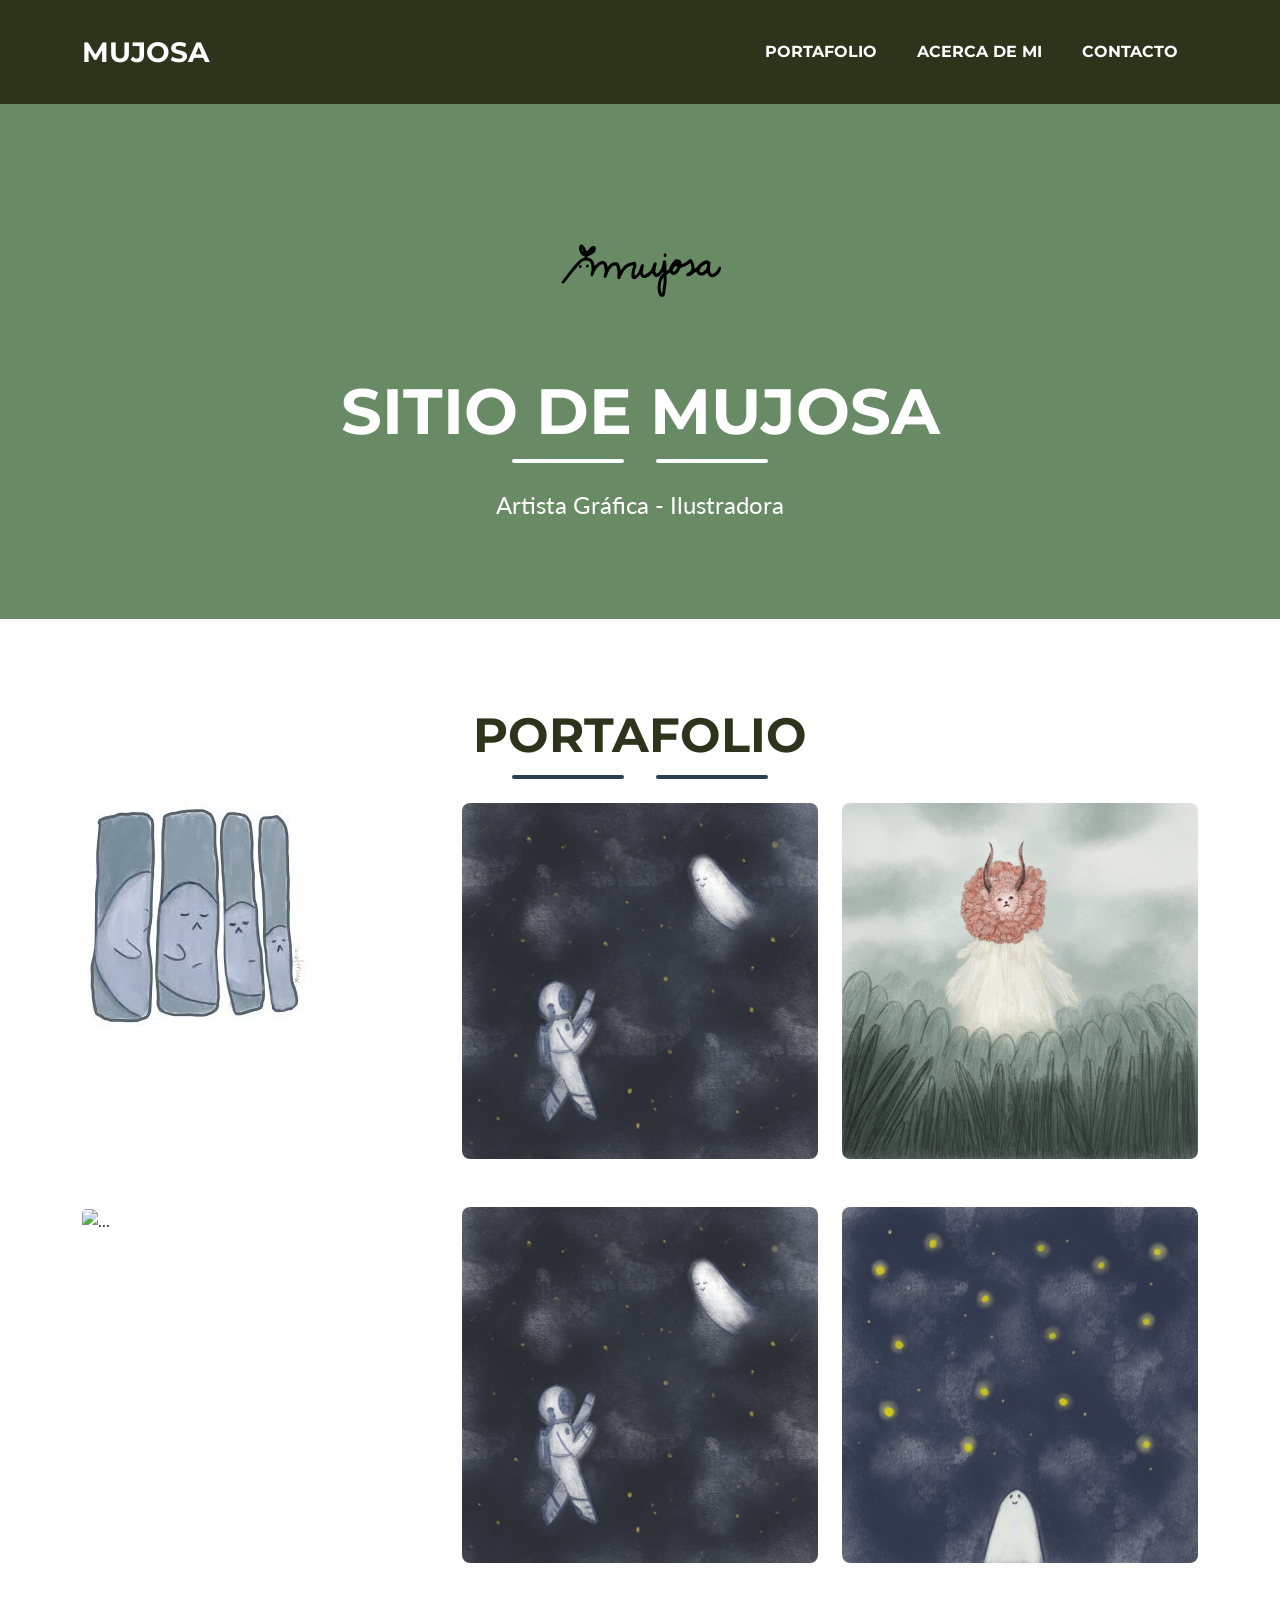
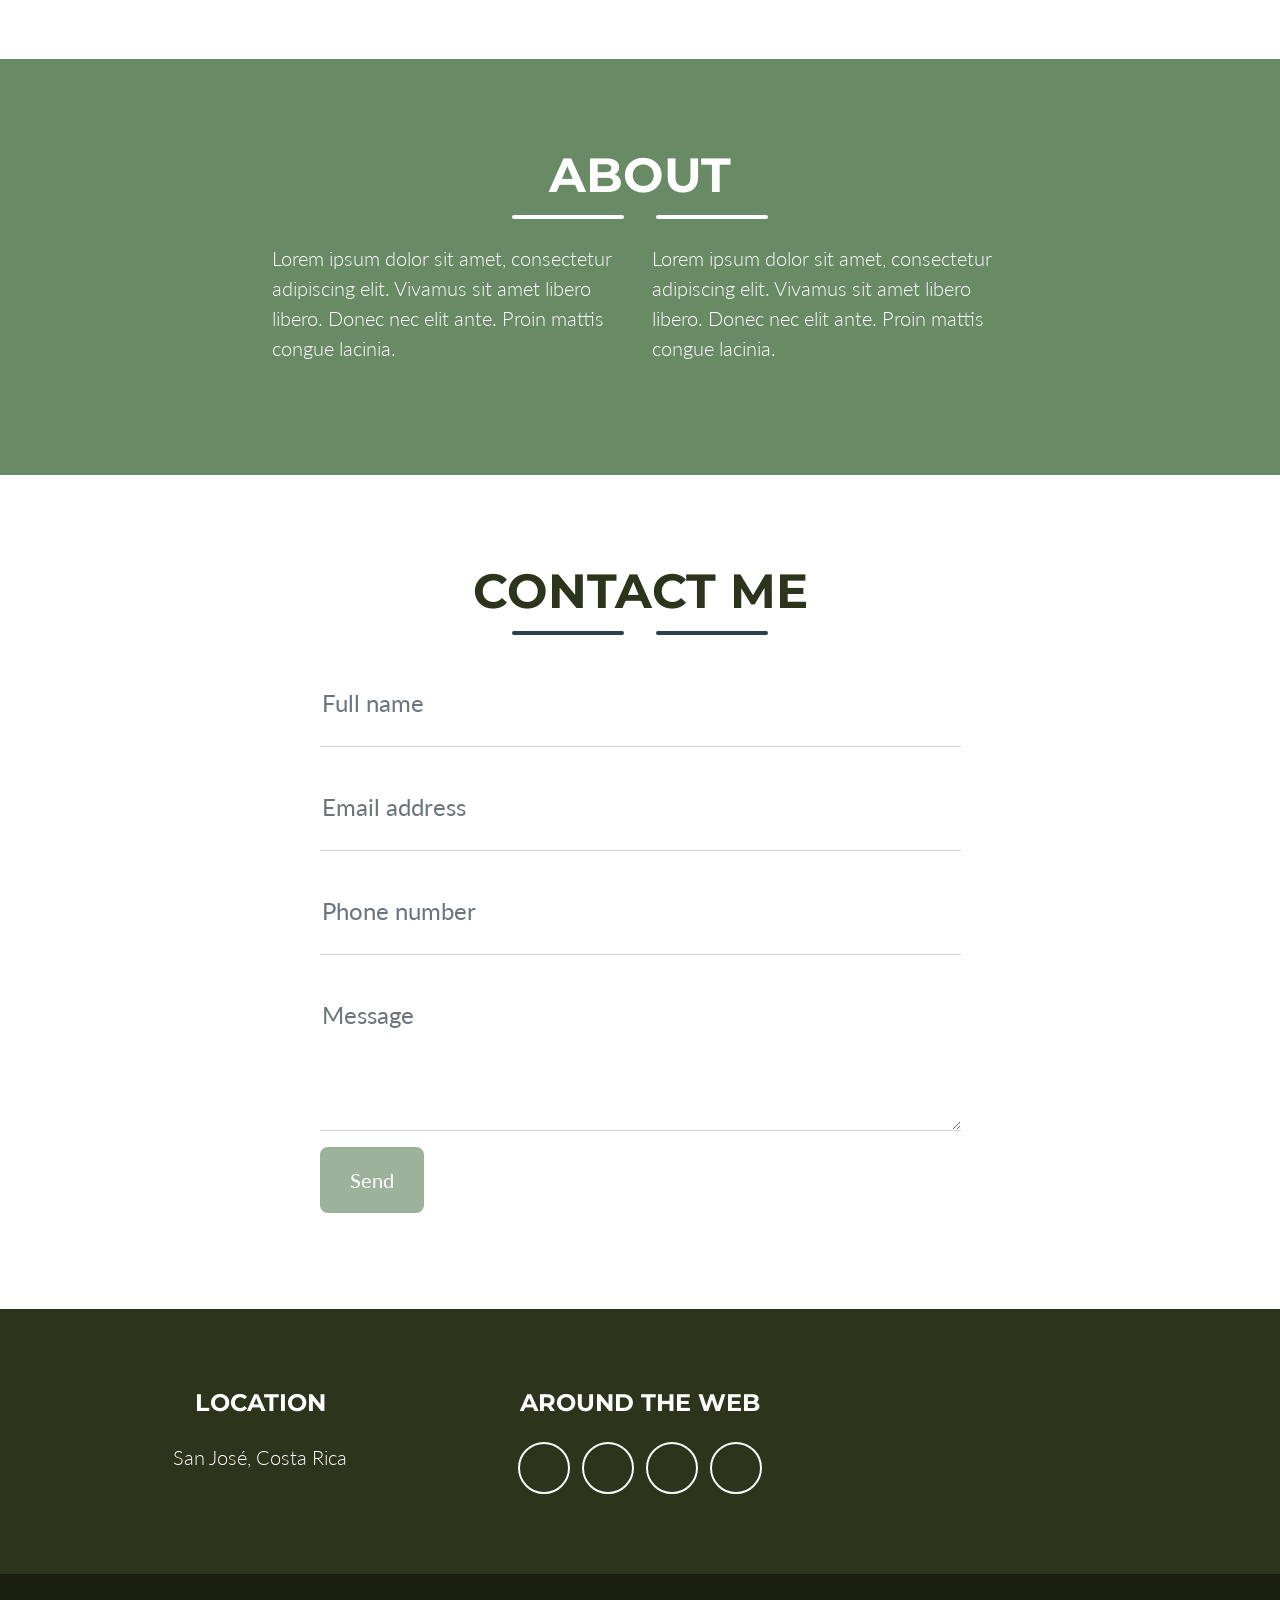
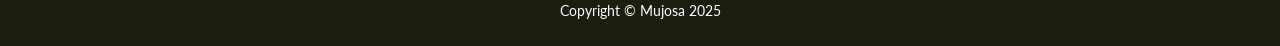
==== commit cf1edd5a: "location" ====
--- a/index.html
+++ b/index.html
@@ -220,9 +220,7 @@
                     <div class="col-lg-4 mb-5 mb-lg-0">
                         <h4 class="text-uppercase mb-4">Location</h4>
                         <p class="lead mb-0">
-                            2215 John Daniel Drive
-                            <br />
-                            Clark, MO 65243
+                            San José, Costa Rica 
                         </p>
                     </div>
                     <!-- Footer Social Icons-->
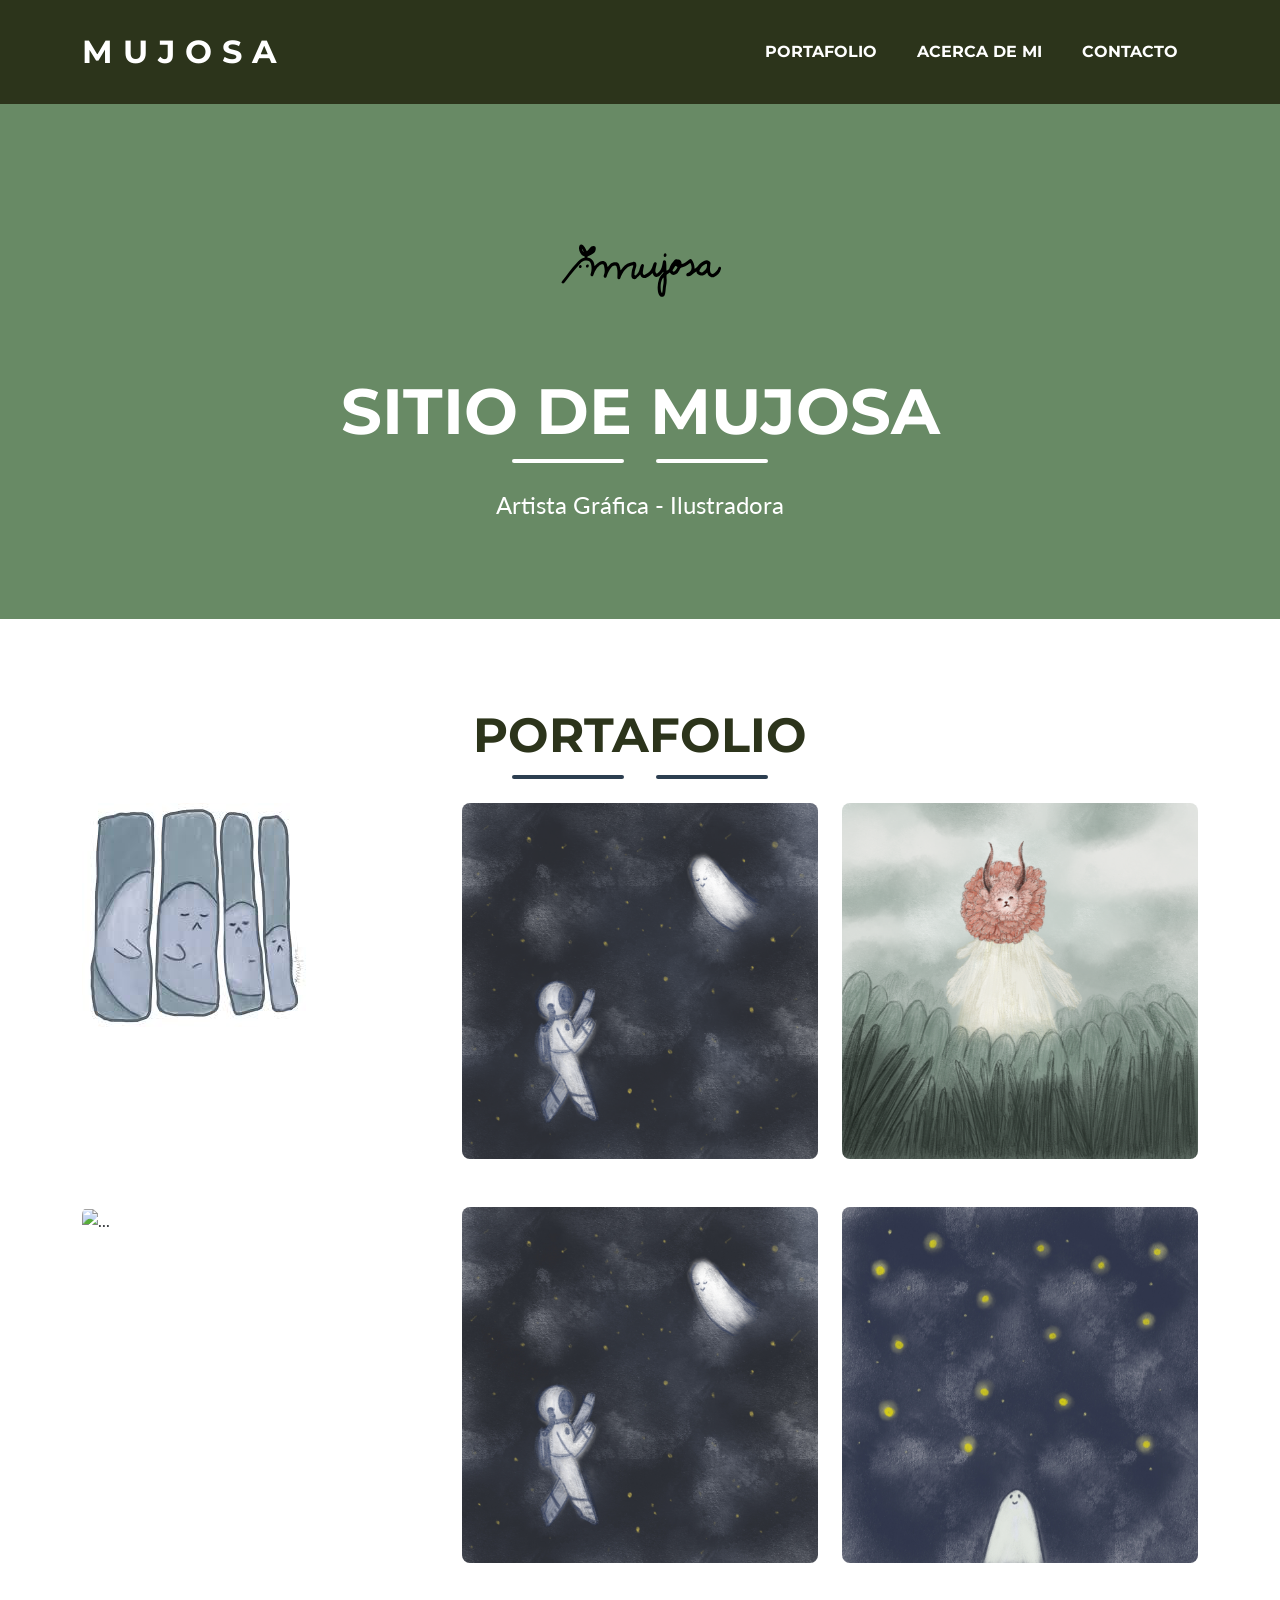
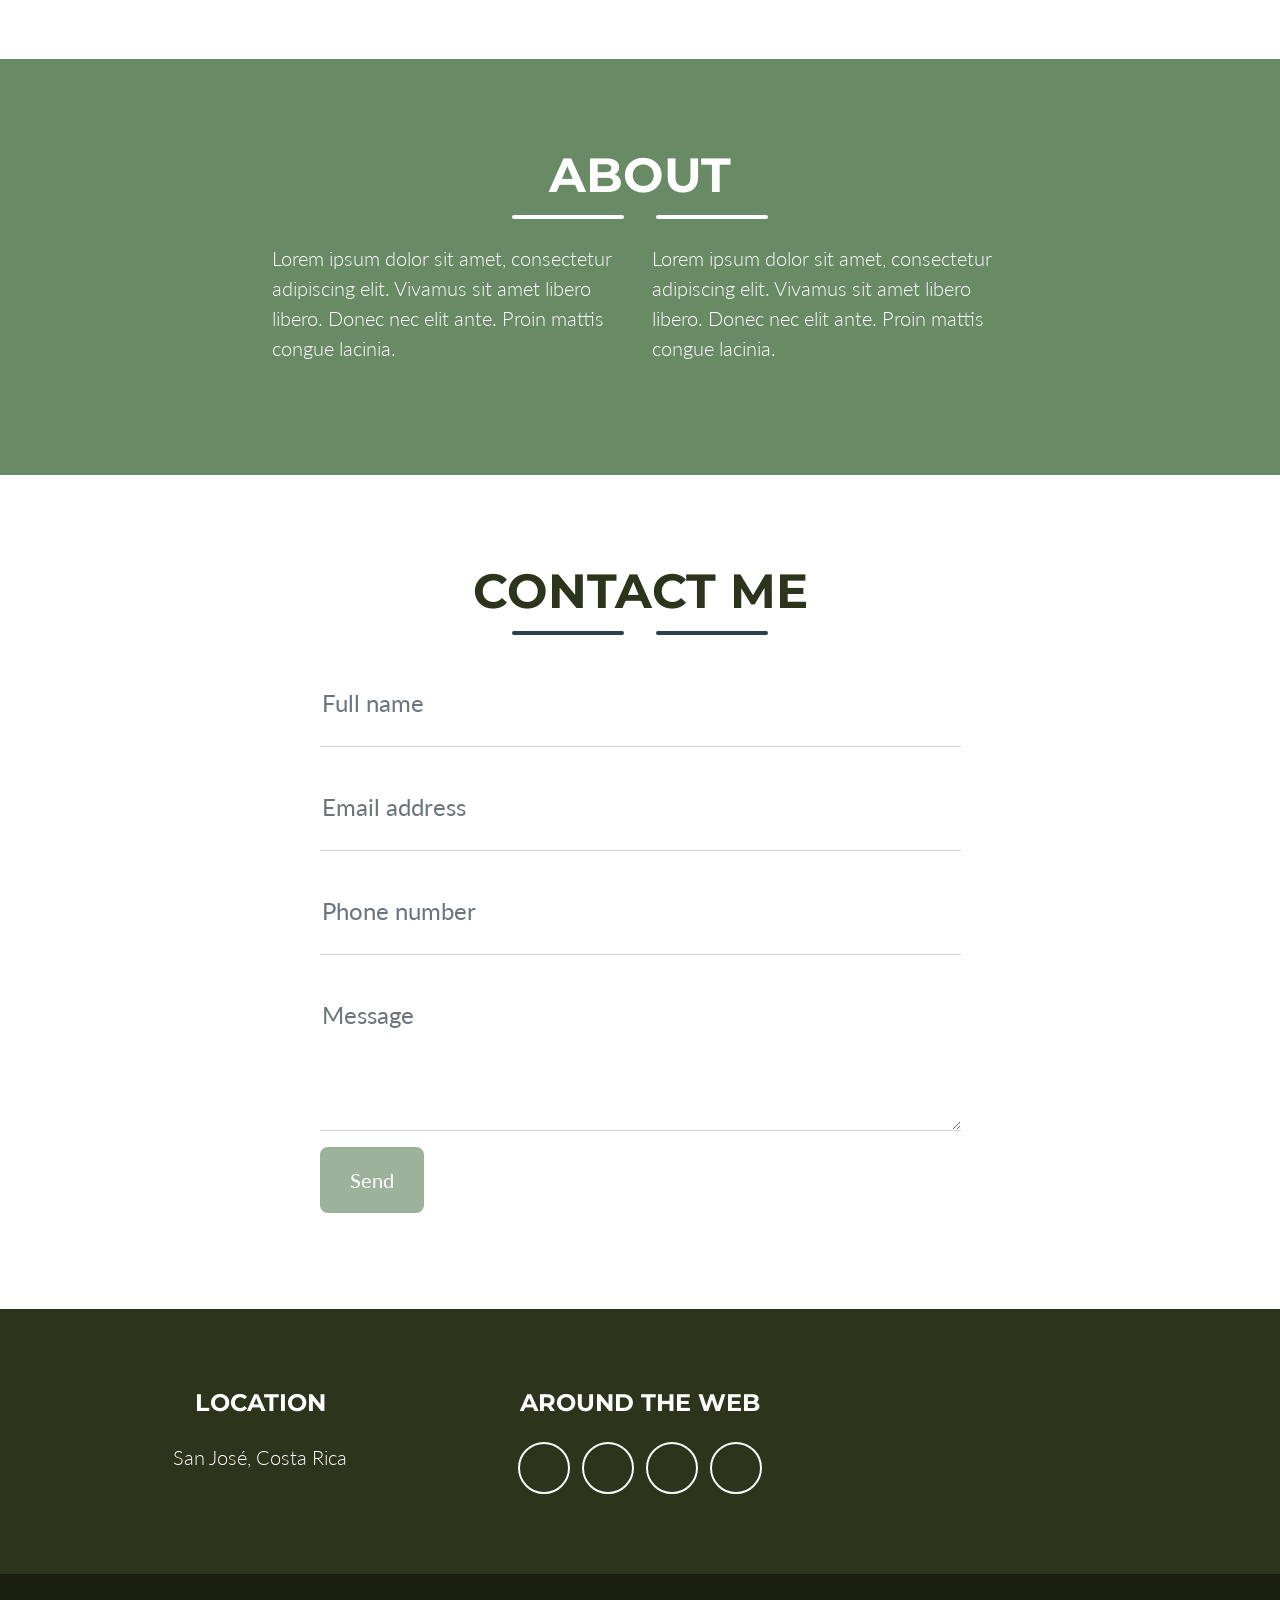
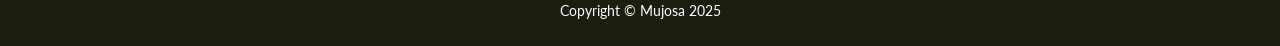
==== commit a90ca3f0: "logo animado" ====
--- a/index.html
+++ b/index.html
@@ -20,7 +20,15 @@
         <!-- Navigation-->
         <nav class="navbar navbar-expand-lg bg-secondary text-uppercase fixed-top" id="mainNav">
             <div class="container">
-                <a class="navbar-brand" href="#page-top">Mujosa</a>
+                <div class="jump-container">
+                    <span>M</span>
+                    <span>U</span>
+                    <span>J</span>
+                    <span>O</span>
+                    <span>S</span>
+                    <span>A</span>
+                </div>
+                <!--<a class="navbar-brand" href="#page-top">Mujosa</a> -->
                 <button class="navbar-toggler text-uppercase font-weight-bold bg-primary text-white rounded" type="button" data-bs-toggle="collapse" data-bs-target="#navbarResponsive" aria-controls="navbarResponsive" aria-expanded="false" aria-label="Toggle navigation">
                     Menu
                     <i class="fas fa-bars"></i>
